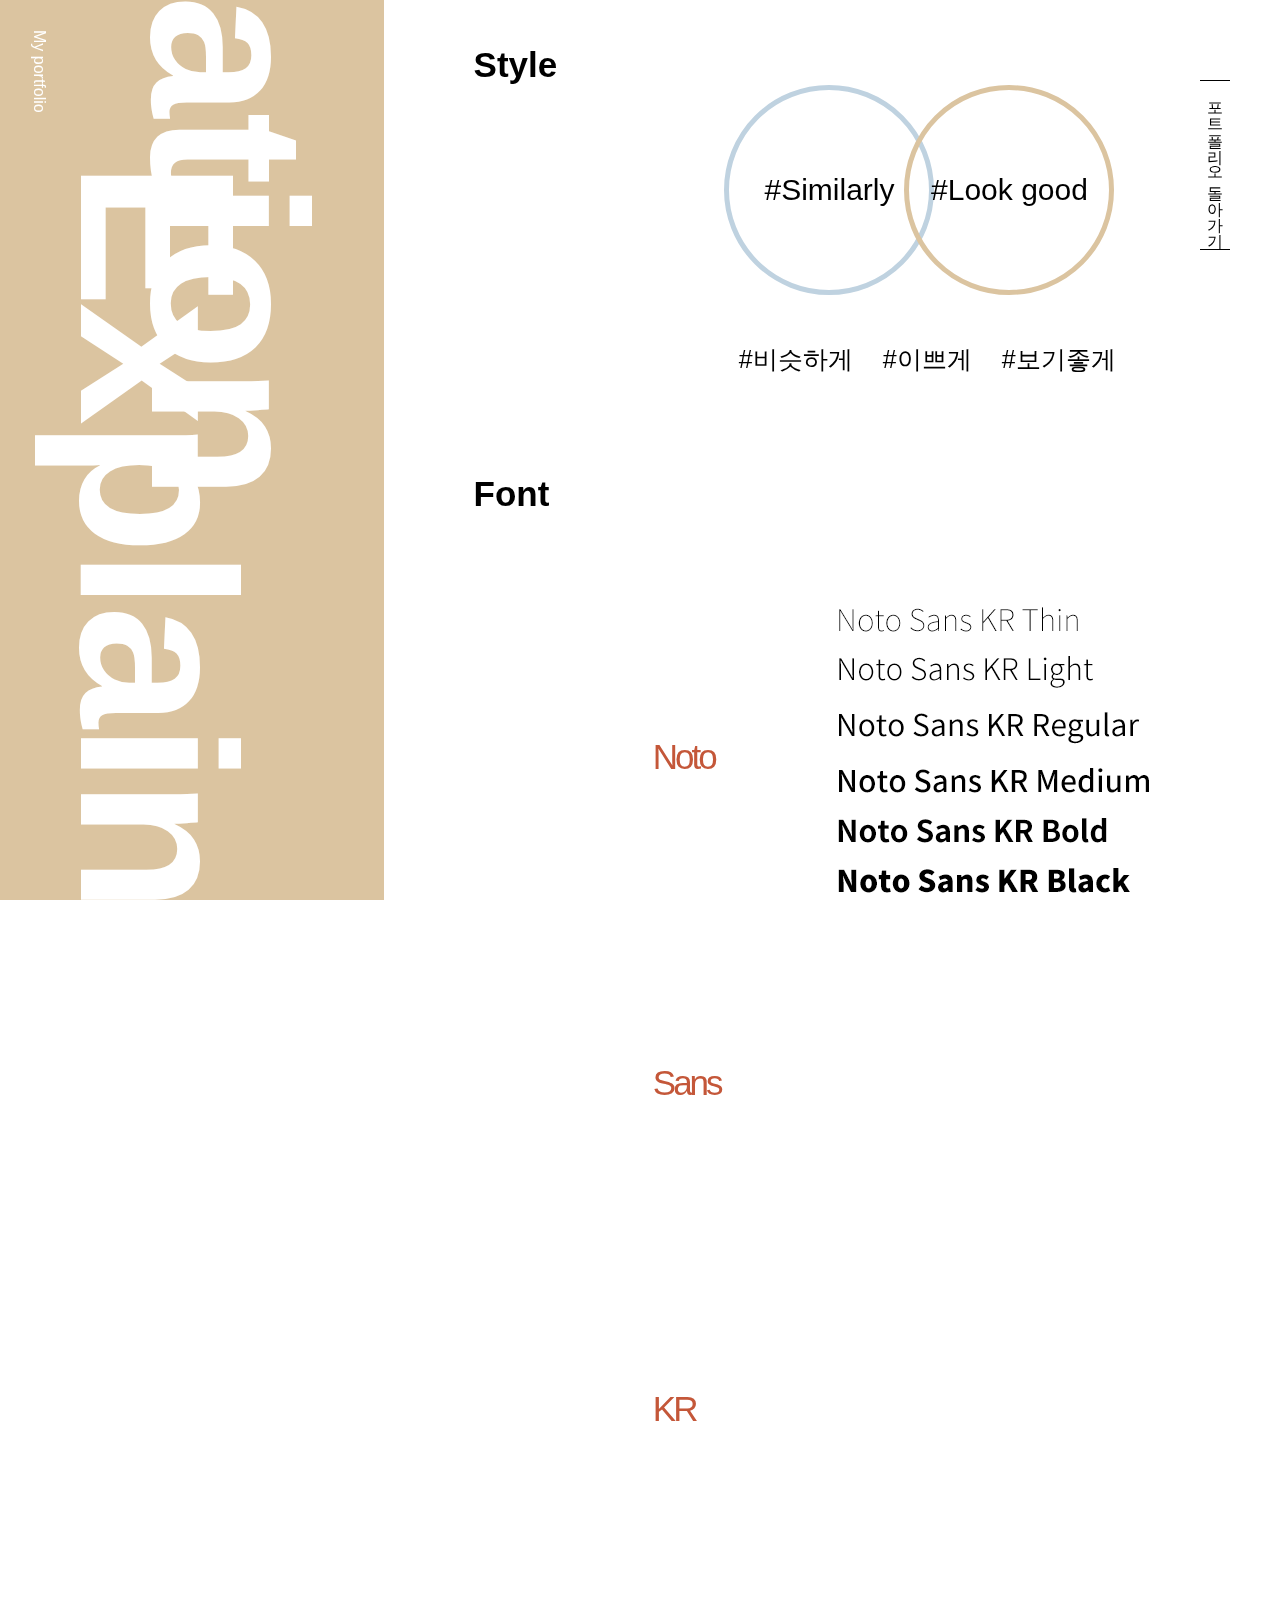
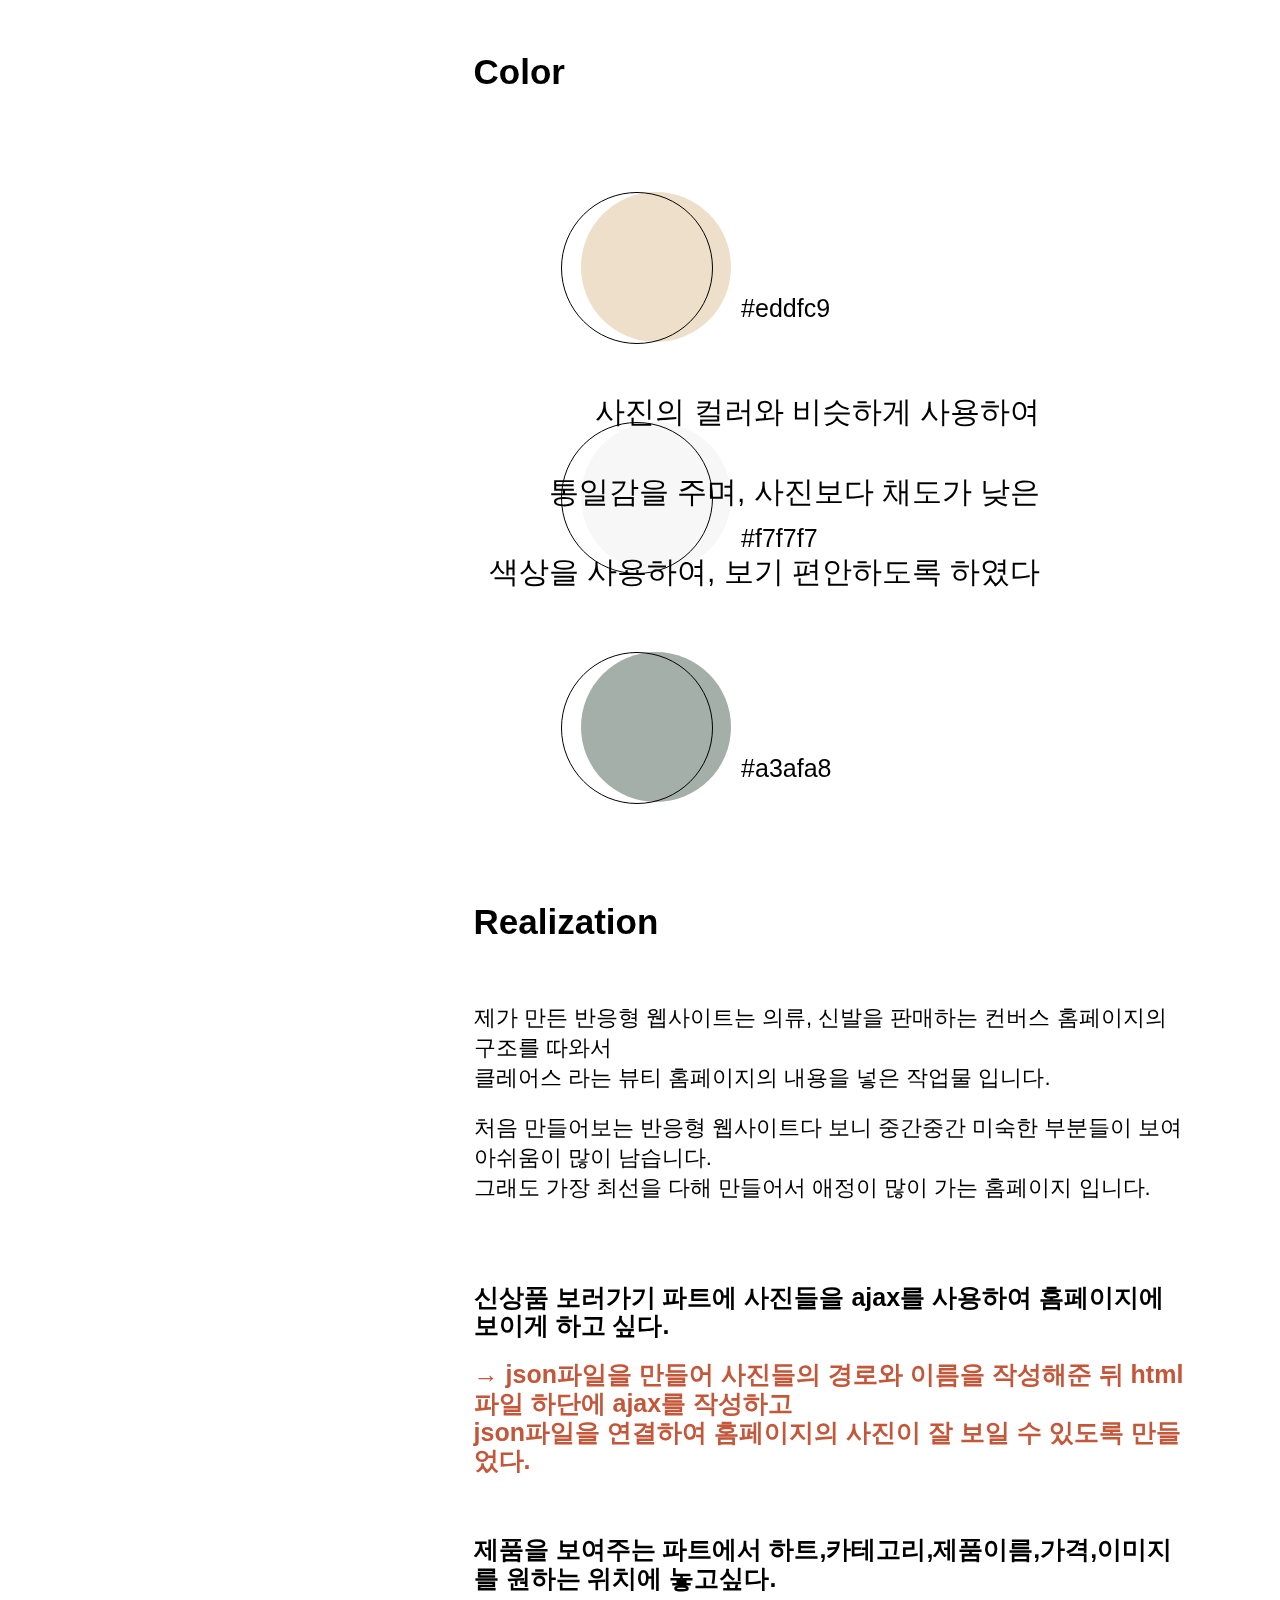
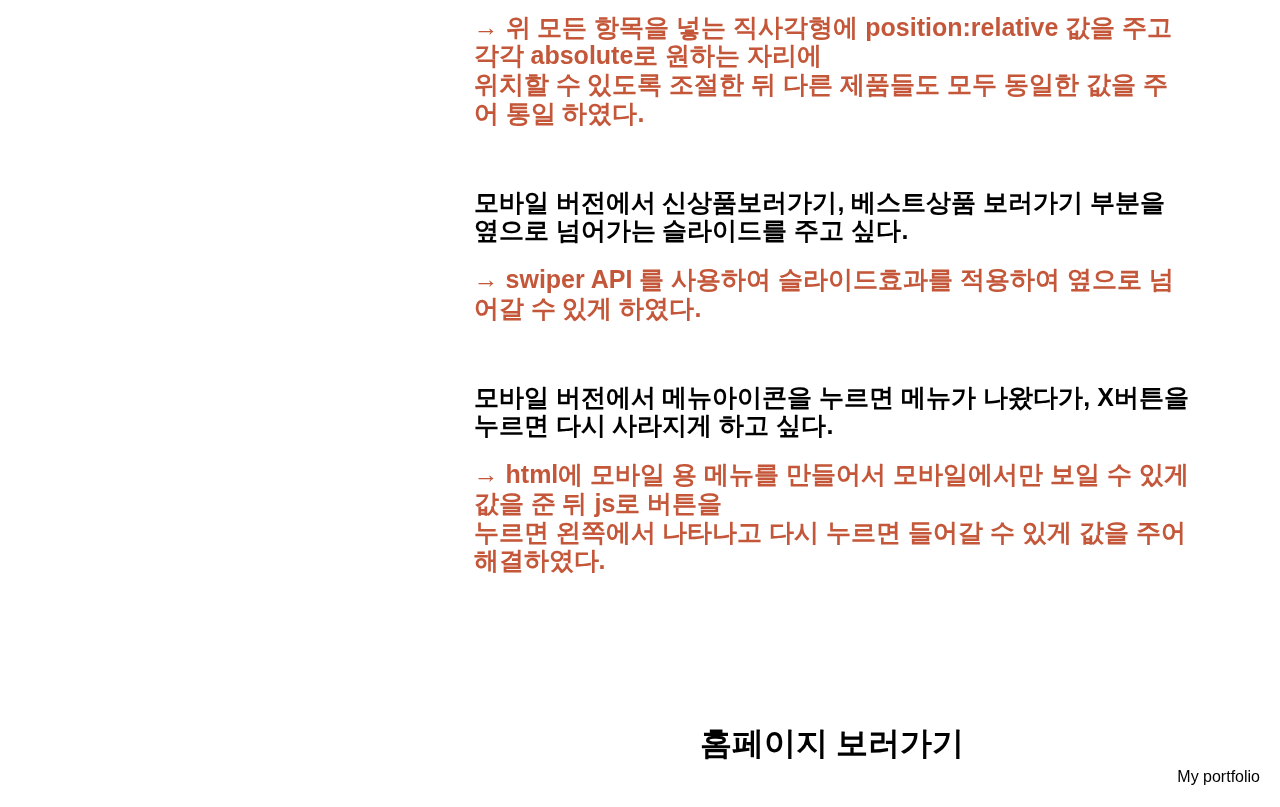
==== about/homepage1.html @ 8e3e7cb0 "설명페이지 추가" ====
<!DOCTYPE html>
<html lang="ko">
<head>
  <meta charset="UTF-8">
  <meta name="viewport" content="width=device-width,initial-scale=1,minimum-scale=1, maximum-scale=1,user-scalable=no">
  <title>웹페이지1 설명페이지</title>
  <link rel="shortcut icon" href="../asset/images/favicon.ico" type="image/x-icon">
  <!--평준화 css-->
  <link rel="stylesheet" href="../asset/common/normalize.css">
  <link rel="stylesheet" href="../asset/common/aos.css">
  <!-- 내가 만든 css -->
  <link rel="stylesheet" href="homepage1.css">

  <script src="../asset/common/jquery-3.6.0.min.js"></script>
  <script src="../asset/common/jquery-ui.min.js"></script>
  <script src="../asset/common/aos.js"></script>

</head>
<body>

  <aside data-aos="fade-right" data-aos-delay="800">
    <div >
    <p data-aos="fade-right" data-aos-delay="1500">My portfolio</p>
    <h1 id="first" data-aos="fade-up" data-aos-delay="1200">Explain</h1>
    <h1 id="second" data-aos="fade-down" data-aos-delay="1200">ation</h1>
  </div>
  </aside>
  <main data-aos="fade-right" data-aos-delay="500">
  <article > 
    <div class="content">
    <div class="style">
      <h2>Style</h2>
        <ul class="circle">
          <li><p>#Similarly</p></li>
          <li><p>#Look good</p></li>
        </ul>
        <ul class="text">
          <li>#비슷하게</li>
          <li>#이쁘게</li>
          <li>#보기좋게</li>
        </ul>
      </div>

    <div class="font">
      <h2>Font</h2>
      <ul>
        <li>Noto Sans KR</li>
        <li><img src="../asset/images/notosanskr.png" alt="폰트"></li>
      </ul>
    </div>

    <div class="color">
      <h2>Color</h2>
      <ul>
        <li>
          <div class="backcolor"></div>
          <div class="line"></div>
          <p>#eddfc9</p>
        </li>
        <li>
          <div class="backcolor"></div>
          <div class="line"></div>
          <p>#f7f7f7</p>
        </li>
        <li>
          <div class="backcolor"></div>
          <div class="line"></div>
          <p>#a3afa8</p>
        </li>
      </ul>
      <p id="text"> 사진의 컬러와 비슷하게 사용하여<br>  통일감을 주며, 사진보다 채도가 낮은  <br>색상을 사용하여, 보기 편안하도록 하였다</p>
    </div>

    <div class="realization">
      <h2>Realization</h2>
      <p>제가 만든 반응형 웹사이트는 의류, 신발을 판매하는 컨버스 홈페이지의 구조를 따와서 <br>클레어스 라는 뷰티 홈페이지의 내용을 넣은 작업물 입니다.</p>
      <p> 처음 만들어보는 반응형 웹사이트다 보니 중간중간 미숙한 부분들이 보여 아쉬움이 많이 남습니다. <br> 그래도 가장 최선을 다해 만들어서 애정이 많이 가는 홈페이지 입니다.</p>

      <ul>
        <li>
          <h4> 신상품 보러가기 파트에 사진들을 ajax를 사용하여 홈페이지에 보이게 하고 싶다. </h4>
          <h4 class="solution">→ json파일을 만들어 사진들의 경로와 이름을 작성해준 뒤 html파일 하단에 ajax를 작성하고 <br> json파일을 연결하여 홈페이지의 사진이 잘 보일 수 있도록 만들었다.</h4>
        </li>
        <li>
          <h4>제품을 보여주는 파트에서 하트,카테고리,제품이름,가격,이미지를 원하는 위치에 놓고싶다.</h4>
          <h4 class="solution">→ 위 모든 항목을 넣는 직사각형에 position:relative 값을 주고 각각 absolute로 원하는 자리에 <br> 위치할 수 있도록 조절한 뒤 다른 제품들도 모두 동일한 값을 주어 통일 하였다.</h4>
        </li>
        <li>
          <h4>모바일 버전에서 신상품보러가기, 베스트상품 보러가기 부분을 옆으로 넘어가는 슬라이드를 주고 싶다.</h4>
          <h4 class="solution">→ swiper API 를 사용하여 슬라이드효과를 적용하여 옆으로 넘어갈 수 있게 하였다.
          </h4>
        </li>
        <li>
          <h4>모바일 버전에서 메뉴아이콘을 누르면 메뉴가 나왔다가, X버튼을 누르면 다시 사라지게 하고 싶다.</h4>
          <h4 class="solution">→ html에 모바일 용 메뉴를 만들어서 모바일에서만 보일 수 있게 값을 준 뒤 js로 버튼을 <br> 누르면 왼쪽에서 나타나고 다시 누르면 들어갈 수 있게 값을 주어 해결하였다. </h4>
        </li>
      </ul>

      <h1><a href="https://reactive-website.netlify.app" target="_blank">  홈페이지 보러가기 </a></h1>
    </div>
  </div>

    
    <p class="bottom">My portfolio</p>
  </article>   
</main>

<div class="fix"  data-aos="fade-right" data-aos-delay="1500">
  <div class="back">
    <a href="../index.html#main_6"><p>포트폴리오 돌아가기</p></a>
   </div>
  </div>

<script>
  AOS.init();
</script>
</body>
</html>
---- about/homepage1.css ----
@charset "utf-8";

@font-face {
  font-family: 'Pretendard-Regular';
  src: url('../asset/fonts/Pretendard-Regular.woff2') format('woff2');
  font-weight: 400;
  font-style: normal;
}
@font-face {
  font-family: 'Pretendard-Bold';
  src: url('../asset/fonts/Pretendard-Bold.woff2') format('woff2');
  font-weight: 700;
  font-style: normal;
}

body *{ margin: 0; padding: 0; font-family:'Pretendard','맑은 고딕', sans-serif; }
ol{list-style: none;}
ul{list-style: none;}
img{vertical-align: top;}

main{position: relative;}

/* aside */
aside{width: 30%; background-color: #DBC4A0; height: 100vh; position:fixed; color: white;}
aside p{writing-mode: vertical-lr; position: absolute; top: 30px; left: 30px;}
aside h1{font-size: 220px; writing-mode: vertical-lr; letter-spacing: -5px;}
aside div{ height: 100vh; position: relative;}
aside div #first{position: absolute; bottom: -8px; left: 30px;}
aside div #second{ position: absolute; top: -5px; right: 30px;}

/* article */
article{width: 70%; margin-left: 30%; position: relative;}
article .content{padding:5% 10%;}
article h2{font-size: 35px;}

/* style */
article .style{ font-size: 25px;margin-bottom: 100px;}
article .style .circle{position: relative; font-size: 30px; display: flex; margin-left: 35%; }
article .style .circle li{width: 200px; height: 200px;line-height: 200px; border: 5px solid; border-radius: 50%; text-align: center;}
article .style .circle li:nth-child(1){border-color: #bfd2e0;}
article .style .circle li:nth-child(2){border-color: #dbc4a0; position: absolute; left: 180px;}

article .style .text{ display: flex; margin-top: 50px; margin-left: 37%; }
article .style .text li:nth-child(2){margin: 0 30px;}

/* font */
article .font{}
article .font ul{display: flex;margin: 80px auto; margin-left: 25%;}
article .font ul li{}
article .font ul li:nth-child(1){font-size: 35px; margin-right: 80px;  line-height: 326px; color: #c45739; letter-spacing: -3px;}

/* color */
article .color{position: relative; margin-bottom: 100px;}
article .color ul{margin-left: 15%; margin-top: 100px;}
article .color ul li{position: relative; margin: 80px auto;}
article .color ul li .backcolor{width: 150px; height: 150px ; border-radius: 50%;}
article .color ul li:nth-child(1) .backcolor{background-color: #eddfc9;}
article .color ul li:nth-child(2) .backcolor{background-color: #f7f7f7;}
article .color ul li:nth-child(3) .backcolor{background-color: #a3afa8;}
article .color ul li .line{width: 150px; height: 150px; border: 1px solid black; border-radius: 50%; position: absolute; top: 0; left: -20px;}
article .color ul li p{position: absolute; bottom: 20px; left: 160px; font-size: 25px;}

article .color #text{font-size: 30px; position: absolute; top: 320px; right: 150px; line-height: 80px; text-align: right;}

/* Realization */
article .realization{}
article .realization p{ font-size: 22px; margin: 20px auto; line-height: 30px;}
article .realization p:nth-of-type(1){margin-top: 60px;}
article .realization ul{font-size: 25px;margin-top: 80px;}
article .realization ul li{margin-bottom: 60px;}
article .realization ul li h4{margin-bottom: 20px;}
article .realization ul li .solution{color: #c45739;}
article .realization h1{margin-top: 150px; text-align: center;}
article .realization h1 a{color: #000; text-decoration: none;}
article .realization h1 a:hover{color:#d6a75b;}

/* bottom */
article .bottom{ position: absolute; bottom: 20px; right: 20px; }

/* back */
.fix{position: fixed; top: 0; right: 0;}
.back{position: absolute; top: 80px; right: 0px;}
.back p{width:80px; position: relative; writing-mode: vertical-lr;}
.back p::before { content: ""; width:30px; height:1px; background-color: #000; display: inline-block; margin-bottom: 10px;}
.back p::after { content: ""; width:30px; height:1px; background-color: #000; display: inline-block; margin-top: 10px;}
.back a{color: black; text-decoration: none;}
.back a:hover{ color: #DBC4A0;}
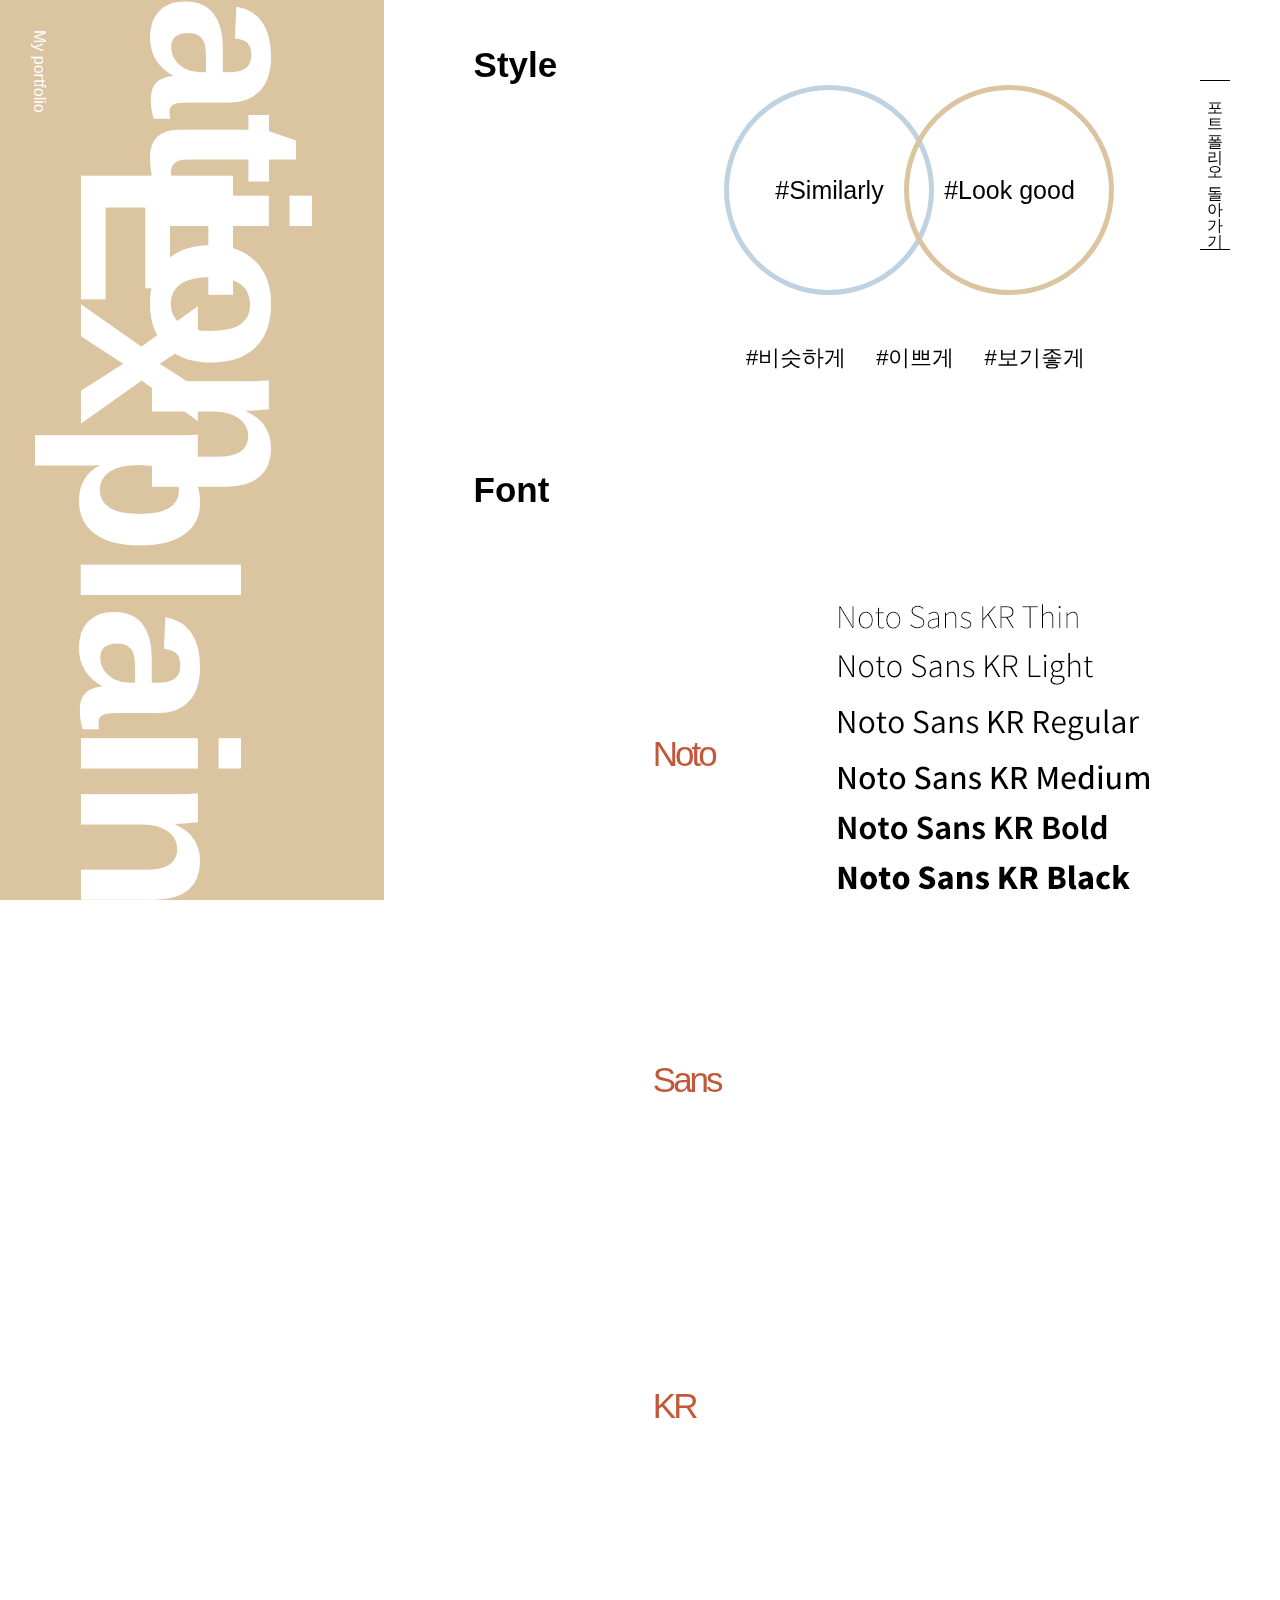
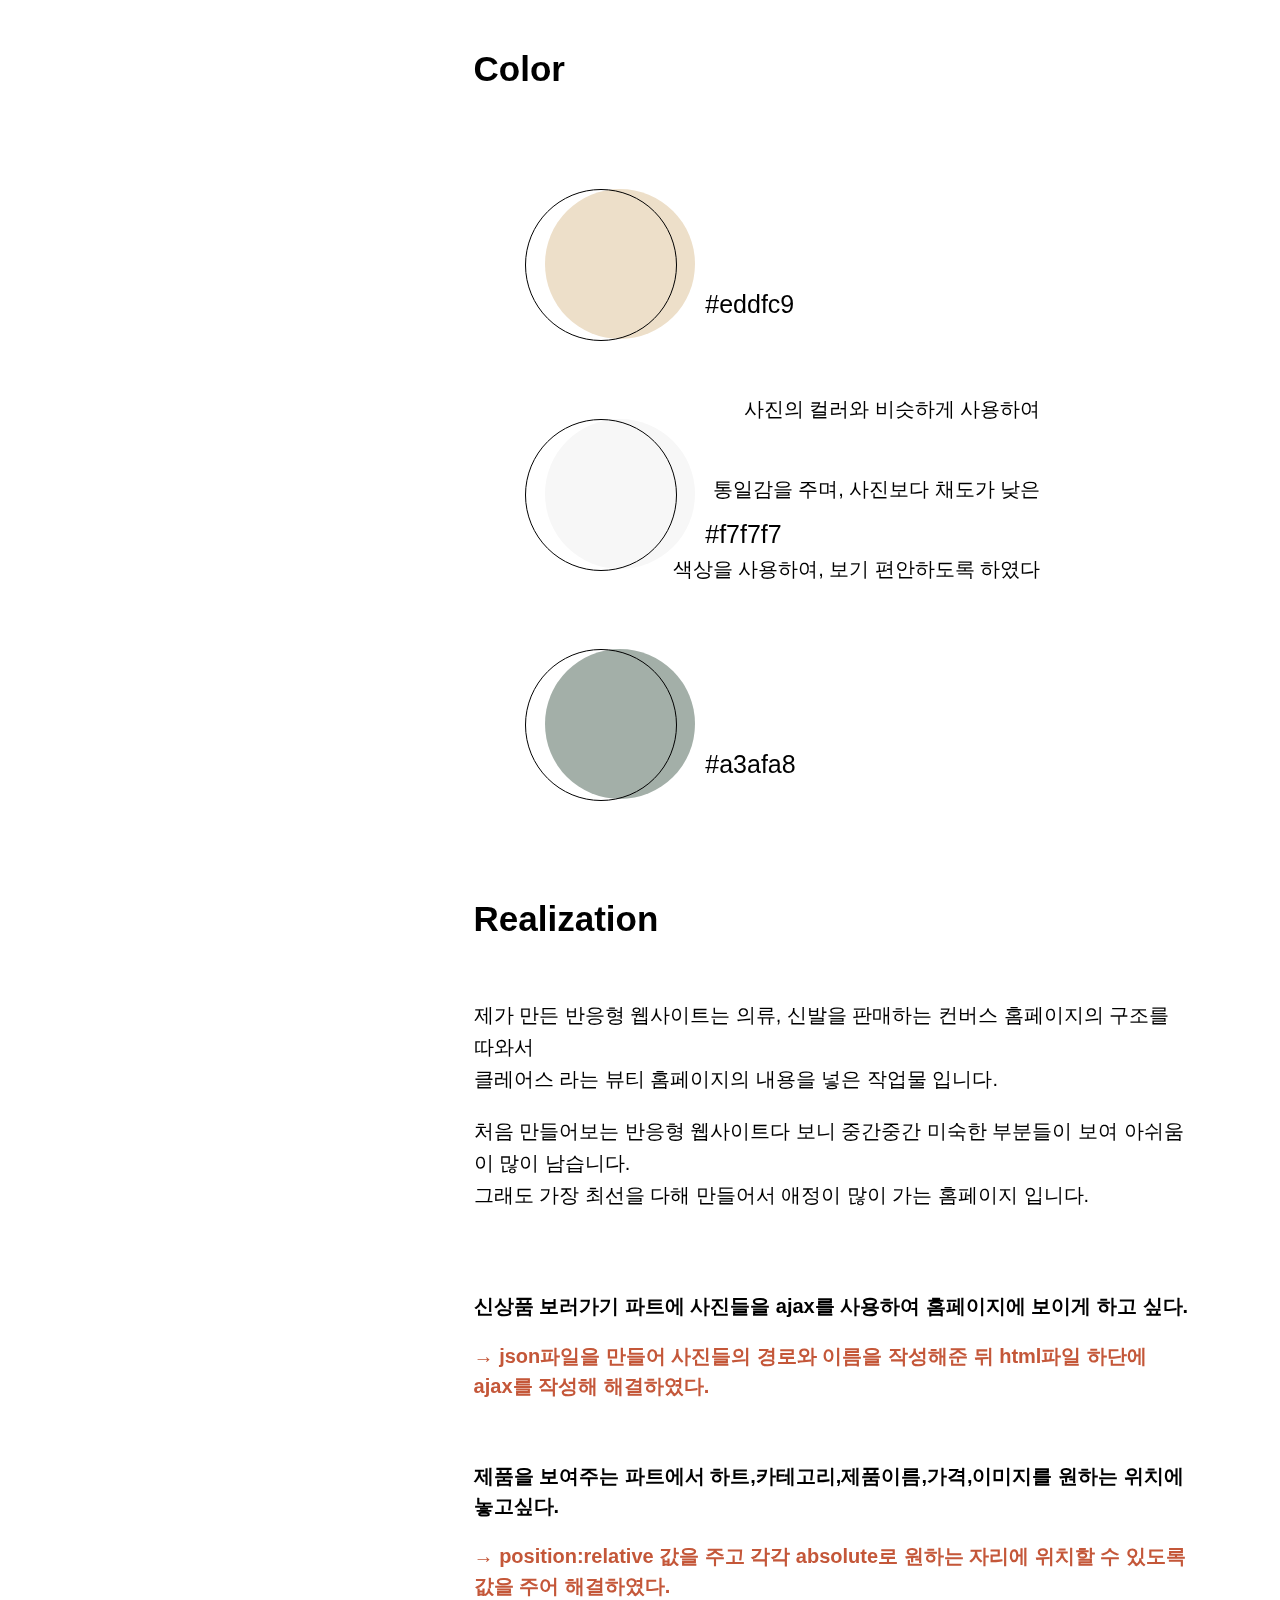
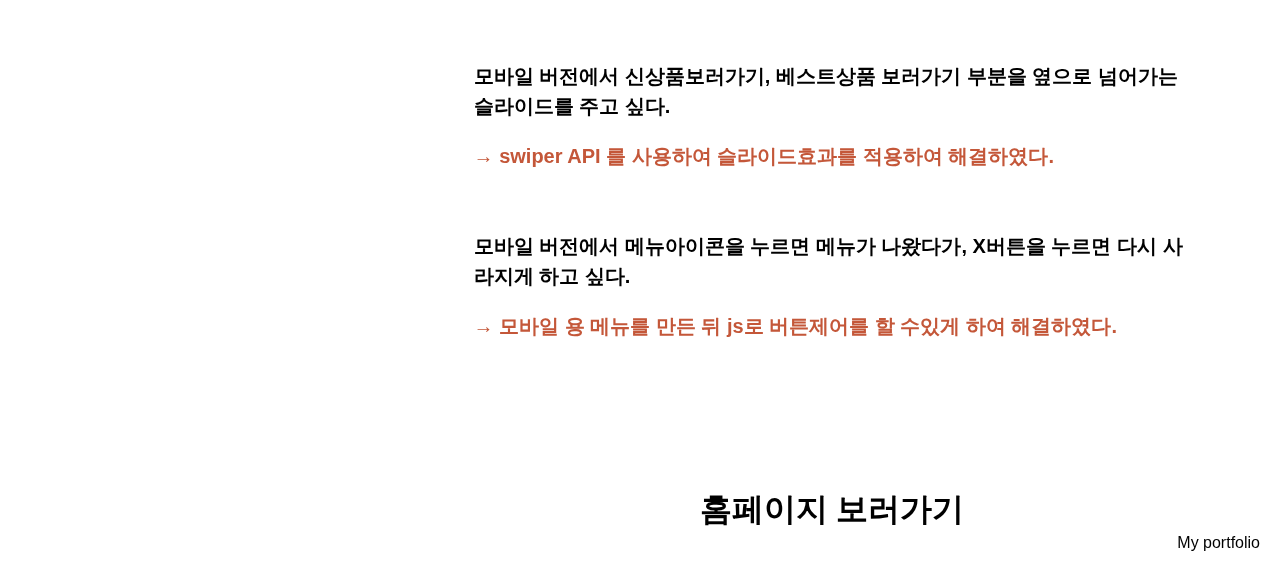
==== commit 650e7d41: "찐 최종" ====
--- a/about/homepage1.html
+++ b/about/homepage1.html
@@ -79,20 +79,20 @@
       <ul>
         <li>
           <h4> 신상품 보러가기 파트에 사진들을 ajax를 사용하여 홈페이지에 보이게 하고 싶다. </h4>
-          <h4 class="solution">→ json파일을 만들어 사진들의 경로와 이름을 작성해준 뒤 html파일 하단에 ajax를 작성하고 <br> json파일을 연결하여 홈페이지의 사진이 잘 보일 수 있도록 만들었다.</h4>
+          <h4 class="solution">→ json파일을 만들어 사진들의 경로와 이름을 작성해준 뒤 html파일 하단에 ajax를 작성해 해결하였다.</h4>
         </li>
         <li>
           <h4>제품을 보여주는 파트에서 하트,카테고리,제품이름,가격,이미지를 원하는 위치에 놓고싶다.</h4>
-          <h4 class="solution">→ 위 모든 항목을 넣는 직사각형에 position:relative 값을 주고 각각 absolute로 원하는 자리에 <br> 위치할 수 있도록 조절한 뒤 다른 제품들도 모두 동일한 값을 주어 통일 하였다.</h4>
+          <h4 class="solution">→ position:relative 값을 주고 각각 absolute로 원하는 자리에  위치할 수 있도록 값을 주어 해결하였다.</h4>
         </li>
         <li>
           <h4>모바일 버전에서 신상품보러가기, 베스트상품 보러가기 부분을 옆으로 넘어가는 슬라이드를 주고 싶다.</h4>
-          <h4 class="solution">→ swiper API 를 사용하여 슬라이드효과를 적용하여 옆으로 넘어갈 수 있게 하였다.
+          <h4 class="solution">→ swiper API 를 사용하여 슬라이드효과를 적용하여 해결하였다.
           </h4>
         </li>
         <li>
           <h4>모바일 버전에서 메뉴아이콘을 누르면 메뉴가 나왔다가, X버튼을 누르면 다시 사라지게 하고 싶다.</h4>
-          <h4 class="solution">→ html에 모바일 용 메뉴를 만들어서 모바일에서만 보일 수 있게 값을 준 뒤 js로 버튼을 <br> 누르면 왼쪽에서 나타나고 다시 누르면 들어갈 수 있게 값을 주어 해결하였다. </h4>
+          <h4 class="solution">→ 모바일 용 메뉴를 만든 뒤 js로 버튼제어를 할 수있게 하여 해결하였다.</h4>
         </li>
       </ul>
 
--- a/about/homepage1.css
+++ b/about/homepage1.css
@@ -34,13 +34,13 @@
 article h2{font-size: 35px;}
 
 /* style */
-article .style{ font-size: 25px;margin-bottom: 100px;}
-article .style .circle{position: relative; font-size: 30px; display: flex; margin-left: 35%; }
+article .style{ font-size: 22px;margin-bottom: 100px;}
+article .style .circle{position: relative; font-size: 25px; display: flex; margin-left: 35%; }
 article .style .circle li{width: 200px; height: 200px;line-height: 200px; border: 5px solid; border-radius: 50%; text-align: center;}
 article .style .circle li:nth-child(1){border-color: #bfd2e0;}
 article .style .circle li:nth-child(2){border-color: #dbc4a0; position: absolute; left: 180px;}
 
-article .style .text{ display: flex; margin-top: 50px; margin-left: 37%; }
+article .style .text{ display: flex; margin-top: 50px; margin-left: 38%; }
 article .style .text li:nth-child(2){margin: 0 30px;}
 
 /* font */
@@ -51,7 +51,7 @@
 
 /* color */
 article .color{position: relative; margin-bottom: 100px;}
-article .color ul{margin-left: 15%; margin-top: 100px;}
+article .color ul{margin-left: 10%; margin-top: 100px;}
 article .color ul li{position: relative; margin: 80px auto;}
 article .color ul li .backcolor{width: 150px; height: 150px ; border-radius: 50%;}
 article .color ul li:nth-child(1) .backcolor{background-color: #eddfc9;}
@@ -60,15 +60,15 @@
 article .color ul li .line{width: 150px; height: 150px; border: 1px solid black; border-radius: 50%; position: absolute; top: 0; left: -20px;}
 article .color ul li p{position: absolute; bottom: 20px; left: 160px; font-size: 25px;}
 
-article .color #text{font-size: 30px; position: absolute; top: 320px; right: 150px; line-height: 80px; text-align: right;}
+article .color #text{font-size: 20px; position: absolute; top: 320px; right: 150px; line-height: 80px; text-align: right;}
 
 /* Realization */
 article .realization{}
-article .realization p{ font-size: 22px; margin: 20px auto; line-height: 30px;}
+article .realization p{ font-size: 20px; margin: 20px auto; line-height: 32px;}
 article .realization p:nth-of-type(1){margin-top: 60px;}
-article .realization ul{font-size: 25px;margin-top: 80px;}
+article .realization ul{font-size: 20px;margin-top: 80px;}
 article .realization ul li{margin-bottom: 60px;}
-article .realization ul li h4{margin-bottom: 20px;}
+article .realization ul li h4{margin-bottom: 20px; line-height: 30px;}
 article .realization ul li .solution{color: #c45739;}
 article .realization h1{margin-top: 150px; text-align: center;}
 article .realization h1 a{color: #000; text-decoration: none;}
